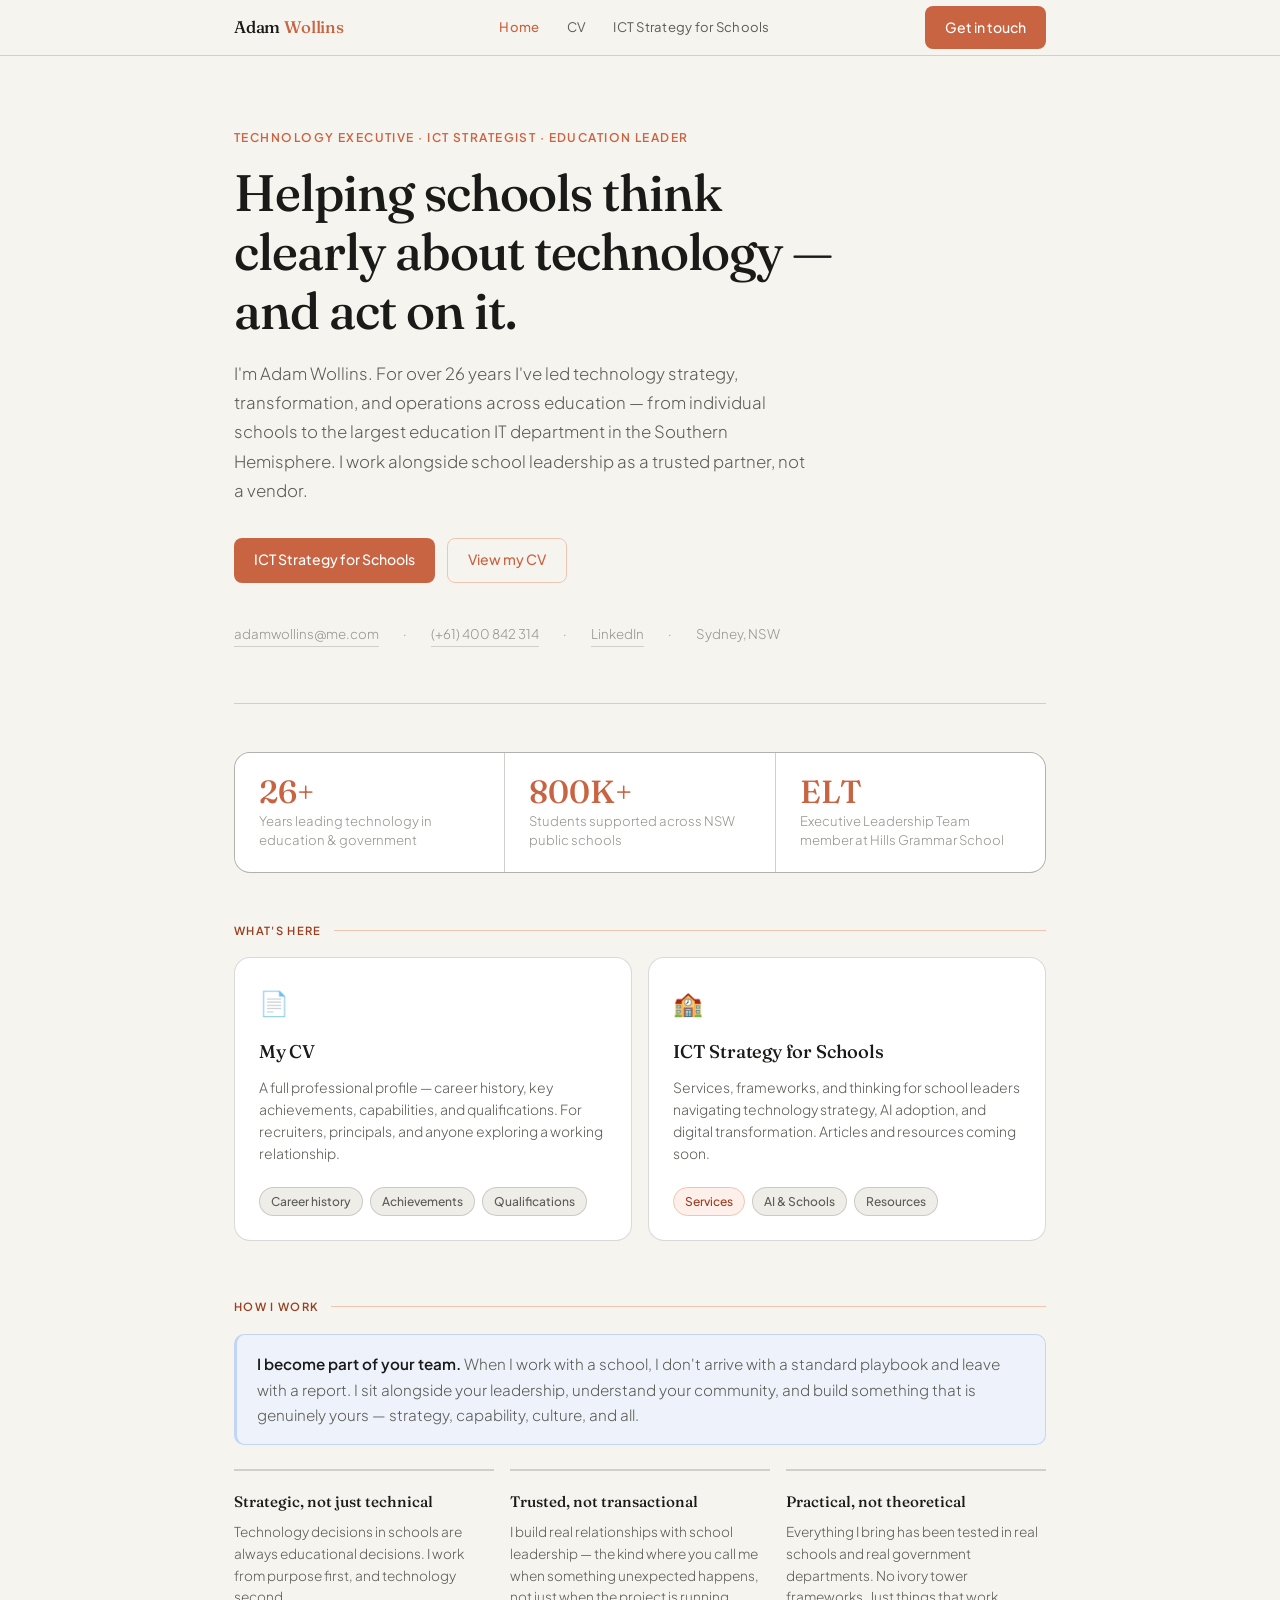
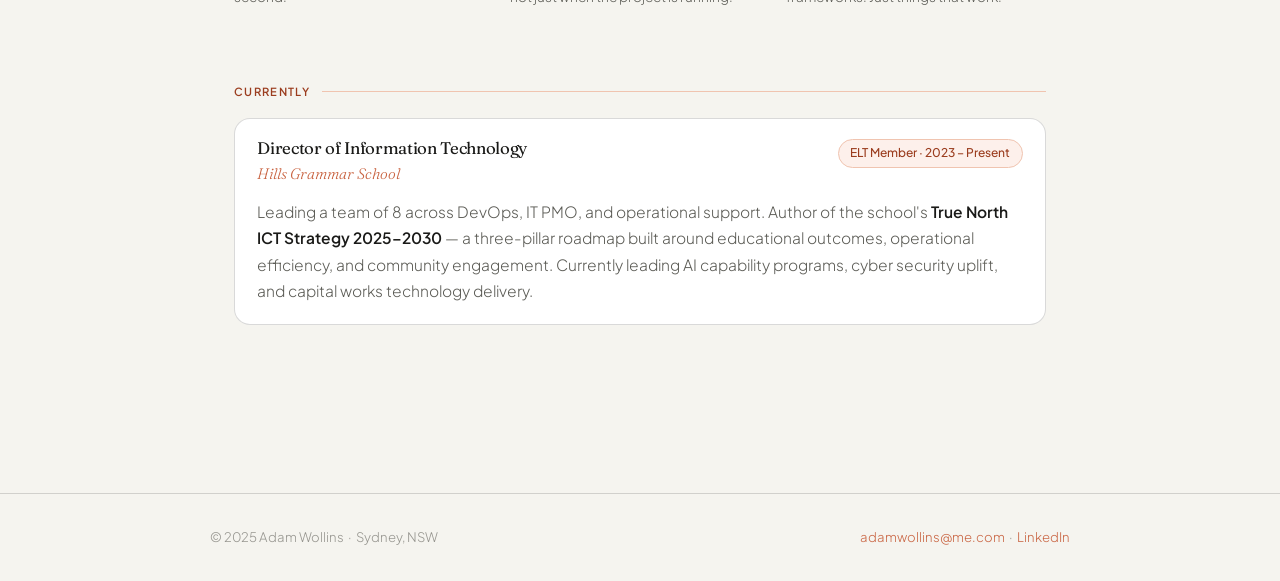
==== index.html @ f16abcce "Add files via upload" ====
<!DOCTYPE html>
<html lang="en">
<head>
<meta charset="UTF-8">
<meta name="viewport" content="width=device-width, initial-scale=1.0">
<meta name="description" content="Adam Wollins — Technology executive, ICT strategist, and trusted partner to schools and education organisations across Australia.">
<title>Adam Wollins</title>
<link rel="stylesheet" href="style.css">
<style>
/* ── HOME-SPECIFIC ── */
.hero {
  padding: 4.5rem 0 3.5rem;
  border-bottom: 1px solid var(--border2);
  margin-bottom: 3rem;
}

.hero-eyebrow {
  font-family: var(--font-body);
  font-size: 0.75rem;
  font-weight: 600;
  letter-spacing: 0.12em;
  text-transform: uppercase;
  color: var(--accent);
  margin-bottom: 1rem;
}

.hero h1 {
  margin-bottom: 1.1rem;
  max-width: 640px;
}

.hero-sub {
  font-size: 1.05rem;
  color: var(--text2);
  line-height: 1.75;
  max-width: 580px;
  margin-bottom: 2rem;
}

.hero-actions {
  display: flex;
  flex-wrap: wrap;
  gap: 0.75rem;
  margin-bottom: 2.5rem;
}

.hero-contact {
  display: flex;
  flex-wrap: wrap;
  gap: 0.5rem 1.5rem;
  font-size: 0.83rem;
  color: var(--text3);
}
.hero-contact a { color: var(--text3); text-decoration: none; border-bottom: 1px solid var(--border2); padding-bottom: 1px; transition: color 0.15s, border-color 0.15s; }
.hero-contact a:hover { color: var(--accent); border-color: var(--accent-bdr); }

/* About strip */
.about-strip {
  display: grid;
  grid-template-columns: 1fr 1fr 1fr;
  gap: 1px;
  background: var(--border2);
  border: 1px solid var(--border2);
  border-radius: var(--radius-lg);
  overflow: hidden;
  margin-bottom: 3rem;
}
.about-cell {
  background: var(--surface);
  padding: 1.4rem 1.5rem;
}
.about-cell .num {
  font-family: var(--font-display);
  font-size: 2rem;
  font-weight: 500;
  color: var(--accent);
  line-height: 1;
  margin-bottom: 0.3rem;
}
.about-cell .label {
  font-size: 0.82rem;
  color: var(--text3);
  line-height: 1.4;
}

/* Section nav cards */
.section-cards {
  display: grid;
  grid-template-columns: 1fr 1fr;
  gap: 1rem;
  margin-bottom: 3rem;
}

.section-card {
  background: var(--surface);
  border: 1px solid var(--border2);
  border-radius: var(--radius-lg);
  padding: 1.5rem;
  text-decoration: none;
  display: flex;
  flex-direction: column;
  gap: 0.6rem;
  transition: box-shadow 0.18s, transform 0.18s, border-color 0.18s;
  position: relative;
  overflow: hidden;
}
.section-card::after {
  content: '→';
  position: absolute;
  bottom: 1.5rem;
  right: 1.5rem;
  font-size: 1.1rem;
  color: var(--accent);
  opacity: 0;
  transform: translateX(-4px);
  transition: opacity 0.15s, transform 0.15s;
}
.section-card:hover {
  box-shadow: 0 4px 24px rgba(0,0,0,0.08);
  transform: translateY(-2px);
  border-color: var(--accent-bdr);
}
.section-card:hover::after { opacity: 1; transform: translateX(0); }

.section-card .card-icon {
  font-size: 1.5rem;
  margin-bottom: 0.2rem;
}
.section-card .card-title {
  font-family: var(--font-display);
  font-size: 1.15rem;
  font-weight: 500;
  color: var(--text);
  letter-spacing: -0.01em;
}
.section-card .card-desc {
  font-size: 0.87rem;
  color: var(--text2);
  line-height: 1.6;
  margin: 0;
}
.section-card .card-tags {
  display: flex;
  flex-wrap: wrap;
  gap: 0.4rem;
  margin-top: auto;
  padding-top: 0.75rem;
}

/* Approach section */
.approach-grid {
  display: grid;
  grid-template-columns: 1fr 1fr 1fr;
  gap: 1rem;
}
.approach-item {
  padding: 1.1rem 0;
  border-top: 2px solid var(--border2);
  transition: border-color 0.15s;
}
.approach-item:hover { border-color: var(--accent); }
.approach-item .ai-title {
  font-family: var(--font-display);
  font-size: 0.95rem;
  font-weight: 500;
  color: var(--text);
  margin-bottom: 0.4rem;
}
.approach-item p { font-size: 0.85rem; line-height: 1.6; }

@media (max-width: 640px) {
  .about-strip   { grid-template-columns: 1fr; }
  .section-cards { grid-template-columns: 1fr; }
  .approach-grid { grid-template-columns: 1fr; }
}
</style>
</head>
<body>

<!-- ── NAV ── -->
<nav class="site-nav">
  <div class="nav-inner">
    <a href="index.html" class="nav-logo">Adam <span>Wollins</span></a>
    <ul class="nav-links">
      <li><a href="index.html" class="active">Home</a></li>
      <li><a href="cv.html">CV</a></li>
      <li><a href="ict-strategy.html">ICT Strategy for Schools</a></li>
    </ul>
    <a href="mailto:adamwollins@me.com" class="btn nav-cta">Get in touch</a>
  </div>
</nav>

<!-- ── HERO ── -->
<div class="page">
  <header class="hero fade-up">
    <div class="hero-eyebrow">Technology Executive · ICT Strategist · Education Leader</div>
    <h1>Helping schools think clearly about technology — and act on it.</h1>
    <p class="hero-sub">I'm Adam Wollins. For over 26 years I've led technology strategy, transformation, and operations across education — from individual schools to the largest education IT department in the Southern Hemisphere. I work alongside school leadership as a trusted partner, not a vendor.</p>
    <div class="hero-actions">
      <a href="ict-strategy.html" class="btn btn-primary">ICT Strategy for Schools</a>
      <a href="cv.html" class="btn btn-secondary">View my CV</a>
    </div>
    <div class="hero-contact">
      <a href="mailto:adamwollins@me.com">adamwollins@me.com</a>
      <span>·</span>
      <a href="tel:+61400842314">(+61) 400 842 314</a>
      <span>·</span>
      <a href="https://www.linkedin.com/in/adamwollins" target="_blank" rel="noopener">LinkedIn</a>
      <span>·</span>
      <span>Sydney, NSW</span>
    </div>
  </header>

  <!-- ── STAT STRIP ── -->
  <div class="about-strip fade-up delay-1">
    <div class="about-cell">
      <div class="num">26+</div>
      <div class="label">Years leading technology in education &amp; government</div>
    </div>
    <div class="about-cell">
      <div class="num">800K+</div>
      <div class="label">Students supported across NSW public schools</div>
    </div>
    <div class="about-cell">
      <div class="num">ELT</div>
      <div class="label">Executive Leadership Team member at Hills Grammar School</div>
    </div>
  </div>

  <!-- ── WHAT'S ON THIS SITE ── -->
  <section class="fade-up delay-2">
    <div class="section-label">What's here</div>
    <div class="section-cards">

      <a href="cv.html" class="section-card">
        <div class="card-icon">📄</div>
        <div class="card-title">My CV</div>
        <p class="card-desc">A full professional profile — career history, key achievements, capabilities, and qualifications. For recruiters, principals, and anyone exploring a working relationship.</p>
        <div class="card-tags">
          <span class="tag">Career history</span>
          <span class="tag">Achievements</span>
          <span class="tag">Qualifications</span>
        </div>
      </a>

      <a href="ict-strategy.html" class="section-card">
        <div class="card-icon">🏫</div>
        <div class="card-title">ICT Strategy for Schools</div>
        <p class="card-desc">Services, frameworks, and thinking for school leaders navigating technology strategy, AI adoption, and digital transformation. Articles and resources coming soon.</p>
        <div class="card-tags">
          <span class="tag accent">Services</span>
          <span class="tag">AI &amp; Schools</span>
          <span class="tag">Resources</span>
        </div>
      </a>

    </div>
  </section>

  <!-- ── ABOUT ── -->
  <section class="fade-up delay-3">
    <div class="section-label">How I work</div>
    <div class="callout blue" style="margin-bottom: 1.5rem;">
      <strong>I become part of your team.</strong> When I work with a school, I don't arrive with a standard playbook and leave with a report. I sit alongside your leadership, understand your community, and build something that is genuinely yours — strategy, capability, culture, and all.
    </div>
    <div class="approach-grid">
      <div class="approach-item">
        <div class="ai-title">Strategic, not just technical</div>
        <p>Technology decisions in schools are always educational decisions. I work from purpose first, and technology second.</p>
      </div>
      <div class="approach-item">
        <div class="ai-title">Trusted, not transactional</div>
        <p>I build real relationships with school leadership — the kind where you call me when something unexpected happens, not just when the project is running.</p>
      </div>
      <div class="approach-item">
        <div class="ai-title">Practical, not theoretical</div>
        <p>Everything I bring has been tested in real schools and real government departments. No ivory tower frameworks. Just things that work.</p>
      </div>
    </div>
  </section>

  <!-- ── CURRENT ROLE ── -->
  <section class="fade-up delay-4">
    <div class="section-label">Currently</div>
    <div class="card">
      <div style="display: flex; justify-content: space-between; align-items: flex-start; flex-wrap: wrap; gap: 0.5rem; margin-bottom: 0.75rem;">
        <div>
          <h3 style="font-size: 1.05rem; margin-bottom: 0.15rem;">Director of Information Technology</h3>
          <div style="font-family: var(--font-display); font-style: italic; color: var(--accent); font-size: 0.95rem;">Hills Grammar School</div>
        </div>
        <span class="tag accent">ELT Member · 2023 – Present</span>
      </div>
      <p>Leading a team of 8 across DevOps, IT PMO, and operational support. Author of the school's <strong>True North ICT Strategy 2025–2030</strong> — a three-pillar roadmap built around educational outcomes, operational efficiency, and community engagement. Currently leading AI capability programs, cyber security uplift, and capital works technology delivery.</p>
    </div>
  </section>

</div><!-- /page -->

<!-- ── FOOTER ── -->
<footer class="site-footer">
  <div class="footer-inner">
    <span>© 2025 Adam Wollins &nbsp;·&nbsp; Sydney, NSW</span>
    <span>
      <a href="mailto:adamwollins@me.com">adamwollins@me.com</a>
      &nbsp;·&nbsp;
      <a href="https://www.linkedin.com/in/adamwollins" target="_blank" rel="noopener">LinkedIn</a>
    </span>
  </div>
</footer>

</body>
</html>
---- style.css ----
/* ═══════════════════════════════════════════════════════════
   adamwollins.com.au — shared stylesheet
   Palette: Claude cream · Terracotta accent · Fraunces + Plus Jakarta Sans
   ═══════════════════════════════════════════════════════════ */

@import url('https://fonts.googleapis.com/css2?family=Fraunces:ital,opsz,wght@0,9..144,300;0,9..144,400;0,9..144,500;0,9..144,600;1,9..144,300;1,9..144,400&family=Plus+Jakarta+Sans:ital,wght@0,300;0,400;0,500;0,600;1,300;1,400&display=swap');

/* ── TOKENS ── */
:root {
  --bg:          #f5f4ef;
  --bg2:         #eeede8;
  --bg3:         #e7e6e0;
  --surface:     #ffffff;
  --text:        #1a1a18;
  --text2:       #5c5c56;
  --text3:       #96958f;
  --border:      rgba(0,0,0,0.09);
  --border2:     rgba(0,0,0,0.15);
  --accent:      #c96442;
  --accent-dark: #9b3d1f;
  --accent-bg:   #fdf0eb;
  --accent-bdr:  #f0c4b0;
  --blue-bg:     #edf2fb;
  --blue-text:   #2c5fa8;
  --blue-bdr:    #c3d5f5;
  --green-bg:    #edf5ec;
  --green-text:  #2a6b28;
  --green-bdr:   #b6ddb4;

  --font-display: 'Fraunces', Georgia, serif;
  --font-body:    'Plus Jakarta Sans', system-ui, sans-serif;

  --radius:      10px;
  --radius-lg:   16px;
  --max-w:       860px;
  --nav-h:       56px;
}

/* ── RESET ── */
*, *::before, *::after { box-sizing: border-box; margin: 0; padding: 0; }
html { scroll-behavior: smooth; scroll-padding-top: calc(var(--nav-h) + 1rem); }
img  { display: block; max-width: 100%; }
a    { color: inherit; }

/* ── BASE ── */
body {
  font-family: var(--font-body);
  background: var(--bg);
  color: var(--text);
  font-size: 16px;
  line-height: 1.7;
  font-weight: 300;
  -webkit-font-smoothing: antialiased;
}

/* ── SITE NAV ── */
.site-nav {
  position: sticky;
  top: 0;
  z-index: 100;
  height: var(--nav-h);
  background: rgba(245,244,239,0.94);
  backdrop-filter: blur(12px);
  -webkit-backdrop-filter: blur(12px);
  border-bottom: 1px solid var(--border2);
  display: flex;
  align-items: center;
}

.nav-inner {
  max-width: var(--max-w);
  margin: 0 auto;
  padding: 0 1.5rem;
  width: 100%;
  display: flex;
  align-items: center;
  justify-content: space-between;
  gap: 1rem;
}

.nav-logo {
  font-family: var(--font-display);
  font-size: 1.05rem;
  font-weight: 500;
  color: var(--text);
  text-decoration: none;
  letter-spacing: -0.01em;
  flex-shrink: 0;
  transition: color 0.15s;
}
.nav-logo:hover { color: var(--accent); }
.nav-logo span  { color: var(--accent); }

.nav-links {
  display: flex;
  align-items: center;
  gap: 0;
  list-style: none;
  overflow-x: auto;
  scrollbar-width: none;
}
.nav-links::-webkit-scrollbar { display: none; }

.nav-links a {
  display: block;
  padding: 0.4rem 0.85rem;
  font-size: 0.82rem;
  font-weight: 400;
  letter-spacing: 0.02em;
  color: var(--text2);
  text-decoration: none;
  border-radius: 6px;
  white-space: nowrap;
  transition: color 0.15s, background 0.15s;
}
.nav-links a:hover       { color: var(--accent); background: var(--accent-bg); }
.nav-links a.active      { color: var(--accent); font-weight: 500; }

.nav-cta {
  flex-shrink: 0;
  padding: 0.4rem 1rem;
  background: var(--accent);
  color: #fff !important;
  border-radius: 6px;
  font-size: 0.82rem;
  font-weight: 500;
  text-decoration: none;
  transition: background 0.15s, transform 0.1s;
}
.nav-cta:hover { background: var(--accent-dark); transform: translateY(-1px); }

/* ── PAGE WRAPPER ── */
.page {
  max-width: var(--max-w);
  margin: 0 auto;
  padding: 0 1.5rem 5rem;
}

/* ── SECTION LABEL ── */
.section-label {
  font-family: var(--font-body);
  font-size: 0.7rem;
  font-weight: 600;
  letter-spacing: 0.12em;
  text-transform: uppercase;
  color: var(--accent-dark);
  margin-bottom: 1.1rem;
  display: flex;
  align-items: center;
  gap: 0.75rem;
}
.section-label::after {
  content: '';
  flex: 1;
  height: 1px;
  background: var(--accent-bdr);
}

/* ── SECTION SPACING ── */
section { margin-bottom: 3.5rem; }

/* ── DISPLAY HEADINGS ── */
h1, h2, h3 { font-family: var(--font-display); font-weight: 500; line-height: 1.15; letter-spacing: -0.02em; color: var(--text); }
h1 { font-size: clamp(2rem, 5vw, 3.2rem); }
h2 { font-size: 1.45rem; }
h3 { font-size: 1.1rem; font-weight: 400; }

/* ── BODY TEXT ── */
p { color: var(--text2); font-size: 0.97rem; margin-bottom: 0.9rem; }
p:last-child { margin-bottom: 0; }
strong { color: var(--text); font-weight: 600; }
em     { font-style: italic; }

/* ── HORIZONTAL RULE ── */
hr { border: none; border-top: 1px solid var(--border2); margin: 2rem 0; }

/* ── CALLOUT ── */
.callout {
  border-radius: var(--radius);
  border: 1px solid var(--border2);
  border-left: 3px solid var(--text3);
  padding: 1rem 1.25rem;
  background: var(--bg2);
  font-size: 0.95rem;
  color: var(--text2);
  line-height: 1.7;
}
.callout.blue   { background: var(--blue-bg);   border-left-color: var(--blue-text);  border-color: var(--blue-bdr); }
.callout.accent { background: var(--accent-bg); border-left-color: var(--accent);     border-color: var(--accent-bdr); }
.callout.green  { background: var(--green-bg);  border-left-color: var(--green-text); border-color: var(--green-bdr); }

/* ── CARD ── */
.card {
  background: var(--surface);
  border: 1px solid var(--border2);
  border-radius: var(--radius-lg);
  padding: 1.25rem 1.4rem;
  transition: box-shadow 0.18s, transform 0.18s;
}
.card:hover { box-shadow: 0 4px 20px rgba(0,0,0,0.07); transform: translateY(-2px); }

/* ── BUTTON ── */
.btn {
  display: inline-flex;
  align-items: center;
  gap: 0.5rem;
  padding: 0.6rem 1.25rem;
  border-radius: 8px;
  font-family: var(--font-body);
  font-size: 0.88rem;
  font-weight: 500;
  text-decoration: none;
  cursor: pointer;
  border: none;
  transition: all 0.15s;
}
.btn-primary   { background: var(--accent); color: #fff; }
.btn-primary:hover { background: var(--accent-dark); transform: translateY(-1px); }
.btn-secondary { background: transparent; color: var(--accent); border: 1px solid var(--accent-bdr); }
.btn-secondary:hover { background: var(--accent-bg); }

/* ── TAGS / PILLS ── */
.tag {
  display: inline-block;
  padding: 0.2rem 0.7rem;
  border-radius: 99px;
  font-size: 0.75rem;
  font-weight: 500;
  background: var(--bg2);
  color: var(--text2);
  border: 1px solid var(--border2);
}
.tag.accent { background: var(--accent-bg); color: var(--accent-dark); border-color: var(--accent-bdr); }

/* ── BULLET LIST ── */
.bullet-list { list-style: none; padding: 0; display: flex; flex-direction: column; gap: 0.35rem; }
.bullet-list li {
  font-size: 0.9rem;
  color: var(--text2);
  padding-left: 1.1rem;
  position: relative;
  line-height: 1.65;
}
.bullet-list li::before { content: '–'; position: absolute; left: 0; color: var(--accent); }
.bullet-list li strong  { color: var(--text); }

/* ── FOOTER ── */
.site-footer {
  border-top: 1px solid var(--border2);
  padding: 2rem 1.5rem;
  margin-top: 2rem;
}
.footer-inner {
  max-width: var(--max-w);
  margin: 0 auto;
  display: flex;
  flex-wrap: wrap;
  align-items: center;
  justify-content: space-between;
  gap: 1rem;
  font-size: 0.82rem;
  color: var(--text3);
}
.footer-inner a { color: var(--accent); text-decoration: none; }
.footer-inner a:hover { text-decoration: underline; }

/* ── ANIMATIONS ── */
@keyframes fadeUp {
  from { opacity: 0; transform: translateY(12px); }
  to   { opacity: 1; transform: translateY(0); }
}
.fade-up { animation: fadeUp 0.55s ease both; }
.delay-1 { animation-delay: 0.08s; }
.delay-2 { animation-delay: 0.16s; }
.delay-3 { animation-delay: 0.24s; }
.delay-4 { animation-delay: 0.32s; }

/* ── RESPONSIVE ── */
@media (max-width: 640px) {
  .nav-links { display: none; }
  .page { padding: 0 1rem 4rem; }
}

/* ── PRINT ── */
@media print {
  .site-nav, .site-footer { display: none; }
  body { background: white; font-size: 11pt; }
  .page { padding: 0; max-width: 100%; }
  .card { box-shadow: none; border: 1px solid #ddd; }
  details { open: true; }
  details summary::after { display: none; }
}
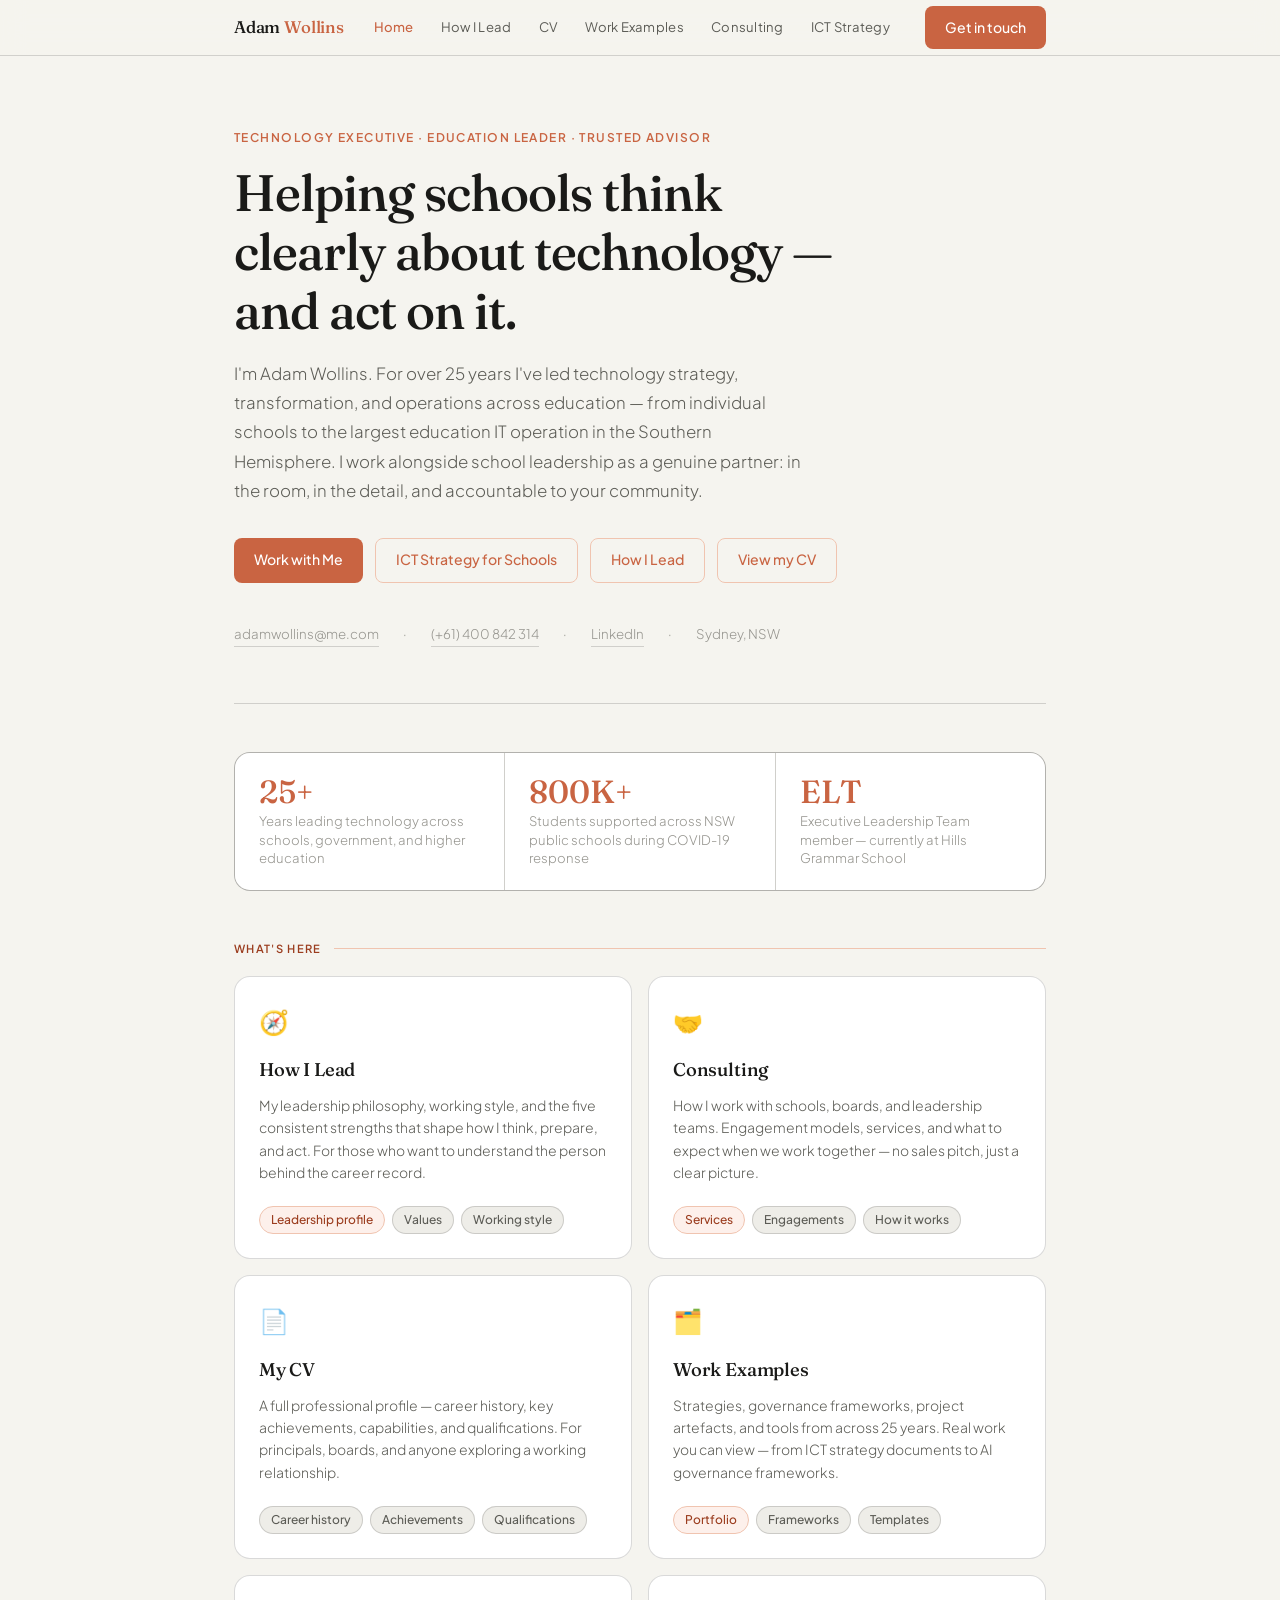
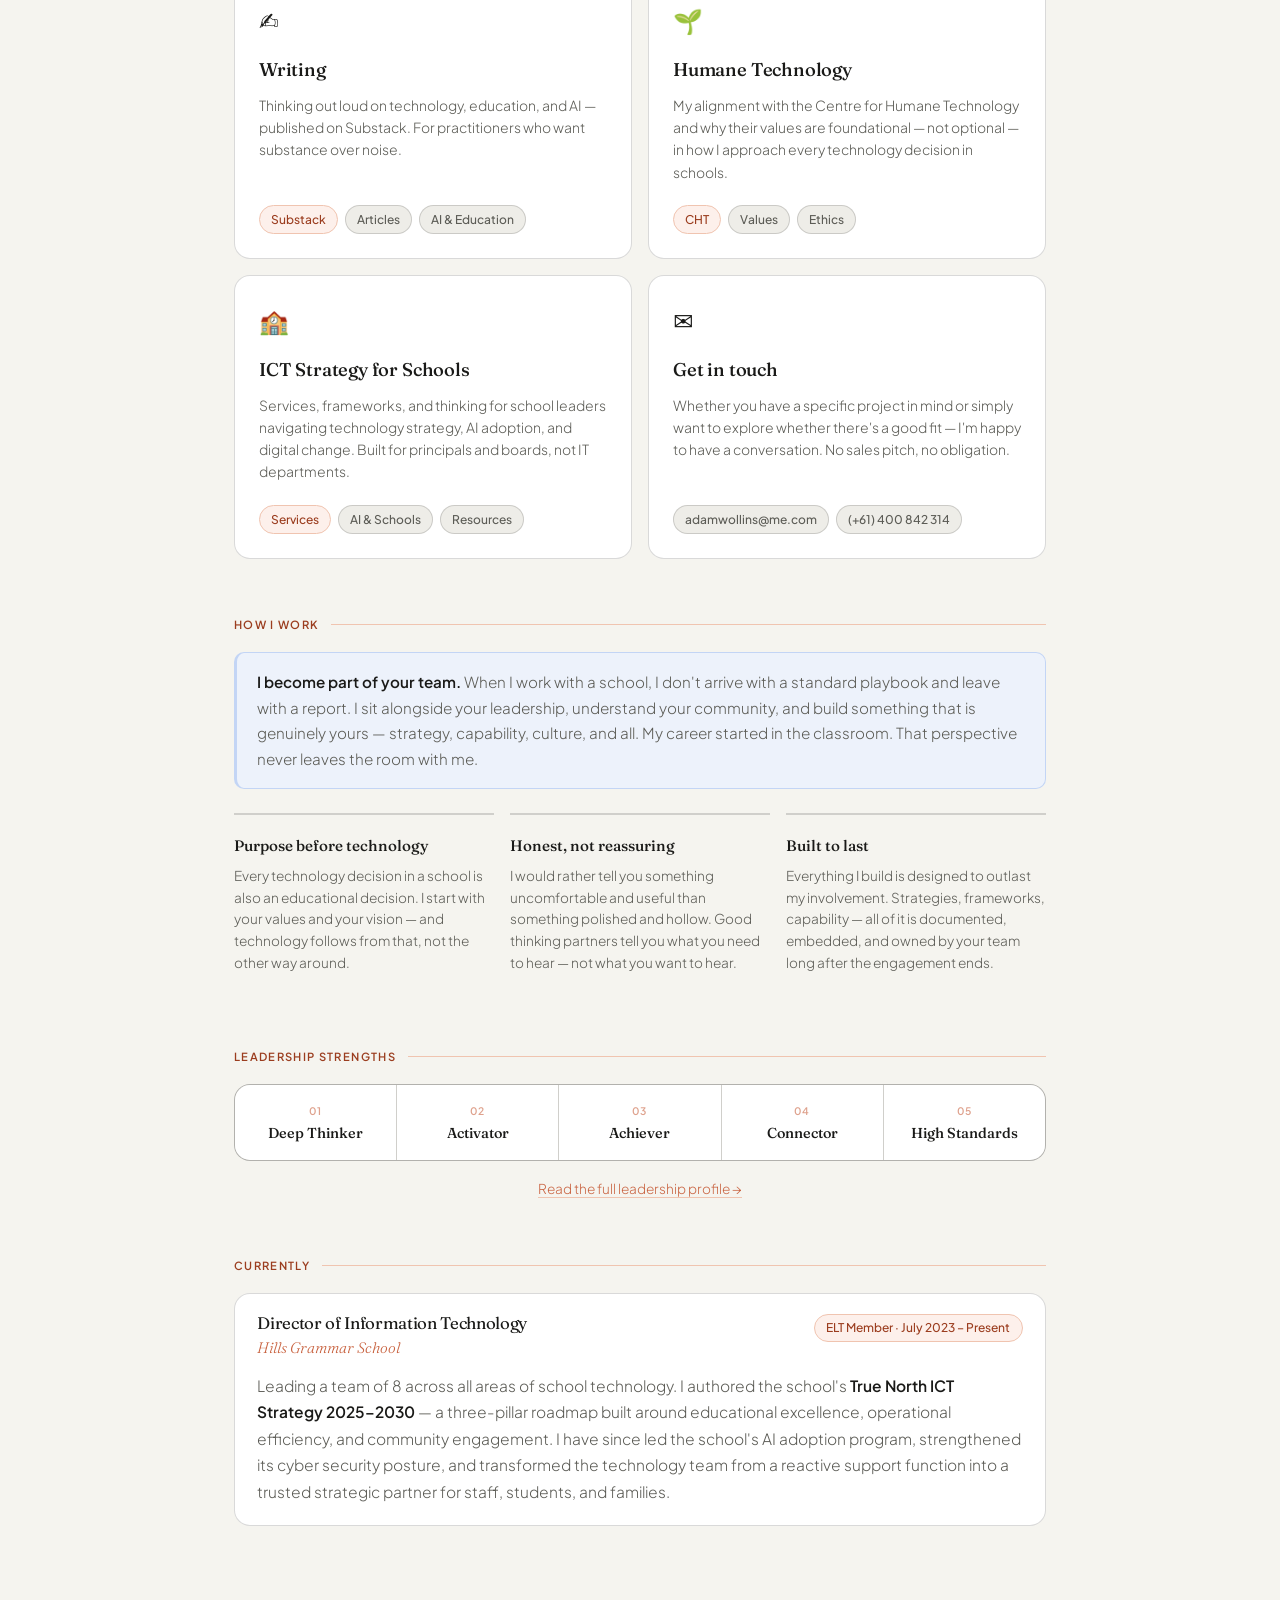
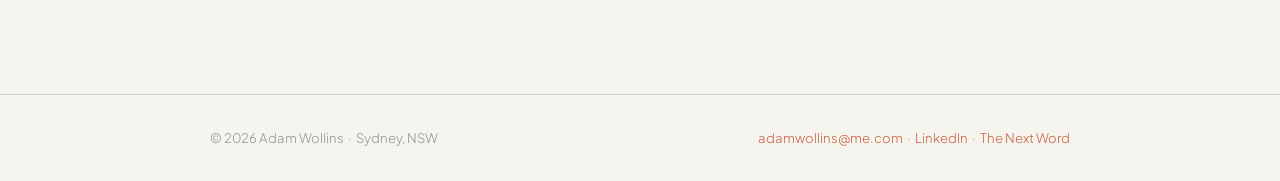
==== commit fdbe2f4d: "Updated my website Website updated." ====
--- a/index.html
+++ b/index.html
@@ -13,7 +13,6 @@
   border-bottom: 1px solid var(--border2);
   margin-bottom: 3rem;
 }
-
 .hero-eyebrow {
   font-family: var(--font-body);
   font-size: 0.75rem;
@@ -23,12 +22,7 @@
   color: var(--accent);
   margin-bottom: 1rem;
 }
-
-.hero h1 {
-  margin-bottom: 1.1rem;
-  max-width: 640px;
-}
-
+.hero h1 { margin-bottom: 1.1rem; max-width: 640px; }
 .hero-sub {
   font-size: 1.05rem;
   color: var(--text2);
@@ -36,14 +30,12 @@
   max-width: 580px;
   margin-bottom: 2rem;
 }
-
 .hero-actions {
   display: flex;
   flex-wrap: wrap;
   gap: 0.75rem;
   margin-bottom: 2.5rem;
 }
-
 .hero-contact {
   display: flex;
   flex-wrap: wrap;
@@ -90,7 +82,6 @@
   gap: 1rem;
   margin-bottom: 3rem;
 }
-
 .section-card {
   background: var(--surface);
   border: 1px solid var(--border2);
@@ -121,11 +112,7 @@
   border-color: var(--accent-bdr);
 }
 .section-card:hover::after { opacity: 1; transform: translateX(0); }
-
-.section-card .card-icon {
-  font-size: 1.5rem;
-  margin-bottom: 0.2rem;
-}
+.section-card .card-icon { font-size: 1.5rem; margin-bottom: 0.2rem; }
 .section-card .card-title {
   font-family: var(--font-display);
   font-size: 1.15rem;
@@ -168,10 +155,46 @@
 }
 .approach-item p { font-size: 0.85rem; line-height: 1.6; }
 
+/* Strengths preview strip */
+.strengths-strip {
+  display: grid;
+  grid-template-columns: repeat(5, 1fr);
+  gap: 1px;
+  background: var(--border2);
+  border: 1px solid var(--border2);
+  border-radius: var(--radius-lg);
+  overflow: hidden;
+  margin-bottom: 1rem;
+}
+.strength-cell {
+  background: var(--surface);
+  padding: 1.1rem 1rem;
+  text-align: center;
+  transition: background 0.15s;
+}
+.strength-cell:hover { background: var(--accent-bg); }
+.strength-cell .sc-num {
+  font-size: 0.65rem;
+  font-weight: 600;
+  letter-spacing: 0.1em;
+  text-transform: uppercase;
+  color: var(--accent);
+  opacity: 0.6;
+  margin-bottom: 0.3rem;
+}
+.strength-cell .sc-name {
+  font-family: var(--font-display);
+  font-size: 0.9rem;
+  font-weight: 500;
+  color: var(--text);
+  line-height: 1.2;
+}
+
 @media (max-width: 640px) {
-  .about-strip   { grid-template-columns: 1fr; }
-  .section-cards { grid-template-columns: 1fr; }
-  .approach-grid { grid-template-columns: 1fr; }
+  .about-strip     { grid-template-columns: 1fr; }
+  .section-cards   { grid-template-columns: 1fr; }
+  .approach-grid   { grid-template-columns: 1fr; }
+  .strengths-strip { grid-template-columns: 1fr 1fr; }
 }
 </style>
 </head>
@@ -183,21 +206,29 @@
     <a href="index.html" class="nav-logo">Adam <span>Wollins</span></a>
     <ul class="nav-links">
       <li><a href="index.html" class="active">Home</a></li>
+      <li><a href="about.html">How I Lead</a></li>
       <li><a href="cv.html">CV</a></li>
-      <li><a href="ict-strategy.html">ICT Strategy for Schools</a></li>
+      <li><a href="work.html">Work Examples</a></li>
+      <li><a href="consulting.html">Consulting</a></li>
+      <li><a href="ict-strategy.html">ICT Strategy</a></li>
+      <li><a href="substack.html">Writing</a></li>
+      <li><a href="cht.html">CHT</a></li>
+      <li><a href="testimonials.html">Testimonials</a></li>
     </ul>
-    <a href="mailto:adamwollins@me.com" class="btn nav-cta">Get in touch</a>
+    <a href="contact.html" class="btn nav-cta">Get in touch</a>
   </div>
 </nav>
 
 <!-- ── HERO ── -->
 <div class="page">
   <header class="hero fade-up">
-    <div class="hero-eyebrow">Technology Executive · ICT Strategist · Education Leader</div>
+    <div class="hero-eyebrow">Technology Executive · Education Leader · Trusted Advisor</div>
     <h1>Helping schools think clearly about technology — and act on it.</h1>
-    <p class="hero-sub">I'm Adam Wollins. For over 26 years I've led technology strategy, transformation, and operations across education — from individual schools to the largest education IT department in the Southern Hemisphere. I work alongside school leadership as a trusted partner, not a vendor.</p>
+    <p class="hero-sub">I'm Adam Wollins. For over 25 years I've led technology strategy, transformation, and operations across education — from individual schools to the largest education IT operation in the Southern Hemisphere. I work alongside school leadership as a genuine partner: in the room, in the detail, and accountable to your community.</p>
     <div class="hero-actions">
-      <a href="ict-strategy.html" class="btn btn-primary">ICT Strategy for Schools</a>
+      <a href="consulting.html" class="btn btn-primary">Work with Me</a>
+      <a href="ict-strategy.html" class="btn btn-secondary">ICT Strategy for Schools</a>
+      <a href="about.html" class="btn btn-secondary">How I Lead</a>
       <a href="cv.html" class="btn btn-secondary">View my CV</a>
     </div>
     <div class="hero-contact">
@@ -214,16 +245,16 @@
   <!-- ── STAT STRIP ── -->
   <div class="about-strip fade-up delay-1">
     <div class="about-cell">
-      <div class="num">26+</div>
-      <div class="label">Years leading technology in education &amp; government</div>
+      <div class="num">25+</div>
+      <div class="label">Years leading technology across schools, government, and higher education</div>
     </div>
     <div class="about-cell">
       <div class="num">800K+</div>
-      <div class="label">Students supported across NSW public schools</div>
+      <div class="label">Students supported across NSW public schools during COVID-19 response</div>
     </div>
     <div class="about-cell">
       <div class="num">ELT</div>
-      <div class="label">Executive Leadership Team member at Hills Grammar School</div>
+      <div class="label">Executive Leadership Team member — currently at Hills Grammar School</div>
     </div>
   </div>
 
@@ -232,10 +263,32 @@
     <div class="section-label">What's here</div>
     <div class="section-cards">
 
+      <a href="about.html" class="section-card">
+        <div class="card-icon">🧭</div>
+        <div class="card-title">How I Lead</div>
+        <p class="card-desc">My leadership philosophy, working style, and the five consistent strengths that shape how I think, prepare, and act. For those who want to understand the person behind the career record.</p>
+        <div class="card-tags">
+          <span class="tag accent">Leadership profile</span>
+          <span class="tag">Values</span>
+          <span class="tag">Working style</span>
+        </div>
+      </a>
+
+      <a href="consulting.html" class="section-card">
+        <div class="card-icon">🤝</div>
+        <div class="card-title">Consulting</div>
+        <p class="card-desc">How I work with schools, boards, and leadership teams. Engagement models, services, and what to expect when we work together — no sales pitch, just a clear picture.</p>
+        <div class="card-tags">
+          <span class="tag accent">Services</span>
+          <span class="tag">Engagements</span>
+          <span class="tag">How it works</span>
+        </div>
+      </a>
+
       <a href="cv.html" class="section-card">
         <div class="card-icon">📄</div>
         <div class="card-title">My CV</div>
-        <p class="card-desc">A full professional profile — career history, key achievements, capabilities, and qualifications. For recruiters, principals, and anyone exploring a working relationship.</p>
+        <p class="card-desc">A full professional profile — career history, key achievements, capabilities, and qualifications. For principals, boards, and anyone exploring a working relationship.</p>
         <div class="card-tags">
           <span class="tag">Career history</span>
           <span class="tag">Achievements</span>
@@ -243,10 +296,43 @@
         </div>
       </a>
 
+      <a href="work.html" class="section-card">
+        <div class="card-icon">🗂️</div>
+        <div class="card-title">Work Examples</div>
+        <p class="card-desc">Strategies, governance frameworks, project artefacts, and tools from across 25 years. Real work you can view — from ICT strategy documents to AI governance frameworks.</p>
+        <div class="card-tags">
+          <span class="tag accent">Portfolio</span>
+          <span class="tag">Frameworks</span>
+          <span class="tag">Templates</span>
+        </div>
+      </a>
+
+      <a href="substack.html" class="section-card">
+        <div class="card-icon">✍️</div>
+        <div class="card-title">Writing</div>
+        <p class="card-desc">Thinking out loud on technology, education, and AI — published on Substack. For practitioners who want substance over noise.</p>
+        <div class="card-tags">
+          <span class="tag accent">Substack</span>
+          <span class="tag">Articles</span>
+          <span class="tag">AI & Education</span>
+        </div>
+      </a>
+
+      <a href="cht.html" class="section-card">
+        <div class="card-icon">🌱</div>
+        <div class="card-title">Humane Technology</div>
+        <p class="card-desc">My alignment with the Centre for Humane Technology and why their values are foundational — not optional — in how I approach every technology decision in schools.</p>
+        <div class="card-tags">
+          <span class="tag accent">CHT</span>
+          <span class="tag">Values</span>
+          <span class="tag">Ethics</span>
+        </div>
+      </a>
+
       <a href="ict-strategy.html" class="section-card">
         <div class="card-icon">🏫</div>
         <div class="card-title">ICT Strategy for Schools</div>
-        <p class="card-desc">Services, frameworks, and thinking for school leaders navigating technology strategy, AI adoption, and digital transformation. Articles and resources coming soon.</p>
+        <p class="card-desc">Services, frameworks, and thinking for school leaders navigating technology strategy, AI adoption, and digital change. Built for principals and boards, not IT departments.</p>
         <div class="card-tags">
           <span class="tag accent">Services</span>
           <span class="tag">AI &amp; Schools</span>
@@ -254,33 +340,73 @@
         </div>
       </a>
 
+      <a href="contact.html" class="section-card">
+        <div class="card-icon">✉️</div>
+        <div class="card-title">Get in touch</div>
+        <p class="card-desc">Whether you have a specific project in mind or simply want to explore whether there's a good fit — I'm happy to have a conversation. No sales pitch, no obligation.</p>
+        <div class="card-tags">
+          <span class="tag">adamwollins@me.com</span>
+          <span class="tag">(+61) 400 842 314</span>
+        </div>
+      </a>
+
     </div>
   </section>
 
-  <!-- ── ABOUT ── -->
+  <!-- ── HOW I WORK ── -->
   <section class="fade-up delay-3">
     <div class="section-label">How I work</div>
     <div class="callout blue" style="margin-bottom: 1.5rem;">
-      <strong>I become part of your team.</strong> When I work with a school, I don't arrive with a standard playbook and leave with a report. I sit alongside your leadership, understand your community, and build something that is genuinely yours — strategy, capability, culture, and all.
+      <strong>I become part of your team.</strong> When I work with a school, I don't arrive with a standard playbook and leave with a report. I sit alongside your leadership, understand your community, and build something that is genuinely yours — strategy, capability, culture, and all. My career started in the classroom. That perspective never leaves the room with me.
     </div>
     <div class="approach-grid">
       <div class="approach-item">
-        <div class="ai-title">Strategic, not just technical</div>
-        <p>Technology decisions in schools are always educational decisions. I work from purpose first, and technology second.</p>
+        <div class="ai-title">Purpose before technology</div>
+        <p>Every technology decision in a school is also an educational decision. I start with your values and your vision — and technology follows from that, not the other way around.</p>
       </div>
       <div class="approach-item">
-        <div class="ai-title">Trusted, not transactional</div>
-        <p>I build real relationships with school leadership — the kind where you call me when something unexpected happens, not just when the project is running.</p>
+        <div class="ai-title">Honest, not reassuring</div>
+        <p>I would rather tell you something uncomfortable and useful than something polished and hollow. Good thinking partners tell you what you need to hear — not what you want to hear.</p>
       </div>
       <div class="approach-item">
-        <div class="ai-title">Practical, not theoretical</div>
-        <p>Everything I bring has been tested in real schools and real government departments. No ivory tower frameworks. Just things that work.</p>
+        <div class="ai-title">Built to last</div>
+        <p>Everything I build is designed to outlast my involvement. Strategies, frameworks, capability — all of it is documented, embedded, and owned by your team long after the engagement ends.</p>
       </div>
     </div>
   </section>
 
+  <!-- ── STRENGTHS PREVIEW ── -->
+  <section class="fade-up delay-4">
+    <div class="section-label">Leadership strengths</div>
+    <div class="strengths-strip">
+      <div class="strength-cell">
+        <div class="sc-num">01</div>
+        <div class="sc-name">Deep Thinker</div>
+      </div>
+      <div class="strength-cell">
+        <div class="sc-num">02</div>
+        <div class="sc-name">Activator</div>
+      </div>
+      <div class="strength-cell">
+        <div class="sc-num">03</div>
+        <div class="sc-name">Achiever</div>
+      </div>
+      <div class="strength-cell">
+        <div class="sc-num">04</div>
+        <div class="sc-name">Connector</div>
+      </div>
+      <div class="strength-cell">
+        <div class="sc-num">05</div>
+        <div class="sc-name">High Standards</div>
+      </div>
+    </div>
+    <p style="font-size: 0.85rem; color: var(--text3); text-align: center;">
+      <a href="about.html" style="color: var(--accent); text-decoration: none; border-bottom: 1px solid var(--accent-bdr);">Read the full leadership profile →</a>
+    </p>
+  </section>
+
   <!-- ── CURRENT ROLE ── -->
-  <section class="fade-up delay-4">
+  <section class="fade-up">
     <div class="section-label">Currently</div>
     <div class="card">
       <div style="display: flex; justify-content: space-between; align-items: flex-start; flex-wrap: wrap; gap: 0.5rem; margin-bottom: 0.75rem;">
@@ -288,9 +414,9 @@
           <h3 style="font-size: 1.05rem; margin-bottom: 0.15rem;">Director of Information Technology</h3>
           <div style="font-family: var(--font-display); font-style: italic; color: var(--accent); font-size: 0.95rem;">Hills Grammar School</div>
         </div>
-        <span class="tag accent">ELT Member · 2023 – Present</span>
-      </div>
-      <p>Leading a team of 8 across DevOps, IT PMO, and operational support. Author of the school's <strong>True North ICT Strategy 2025–2030</strong> — a three-pillar roadmap built around educational outcomes, operational efficiency, and community engagement. Currently leading AI capability programs, cyber security uplift, and capital works technology delivery.</p>
+        <span class="tag accent">ELT Member · July 2023 – Present</span>
+      </div>
+      <p>Leading a team of 8 across all areas of school technology. I authored the school's <strong>True North ICT Strategy 2025–2030</strong> — a three-pillar roadmap built around educational excellence, operational efficiency, and community engagement. I have since led the school's AI adoption program, strengthened its cyber security posture, and transformed the technology team from a reactive support function into a trusted strategic partner for staff, students, and families.</p>
     </div>
   </section>
 
@@ -299,11 +425,13 @@
 <!-- ── FOOTER ── -->
 <footer class="site-footer">
   <div class="footer-inner">
-    <span>© 2025 Adam Wollins &nbsp;·&nbsp; Sydney, NSW</span>
+    <span>© 2026 Adam Wollins &nbsp;·&nbsp; Sydney, NSW</span>
     <span>
       <a href="mailto:adamwollins@me.com">adamwollins@me.com</a>
       &nbsp;·&nbsp;
       <a href="https://www.linkedin.com/in/adamwollins" target="_blank" rel="noopener">LinkedIn</a>
+      &nbsp;·&nbsp;
+      <a href="https://thenextword.com.au" target="_blank" rel="noopener">The Next Word</a>
     </span>
   </div>
 </footer>
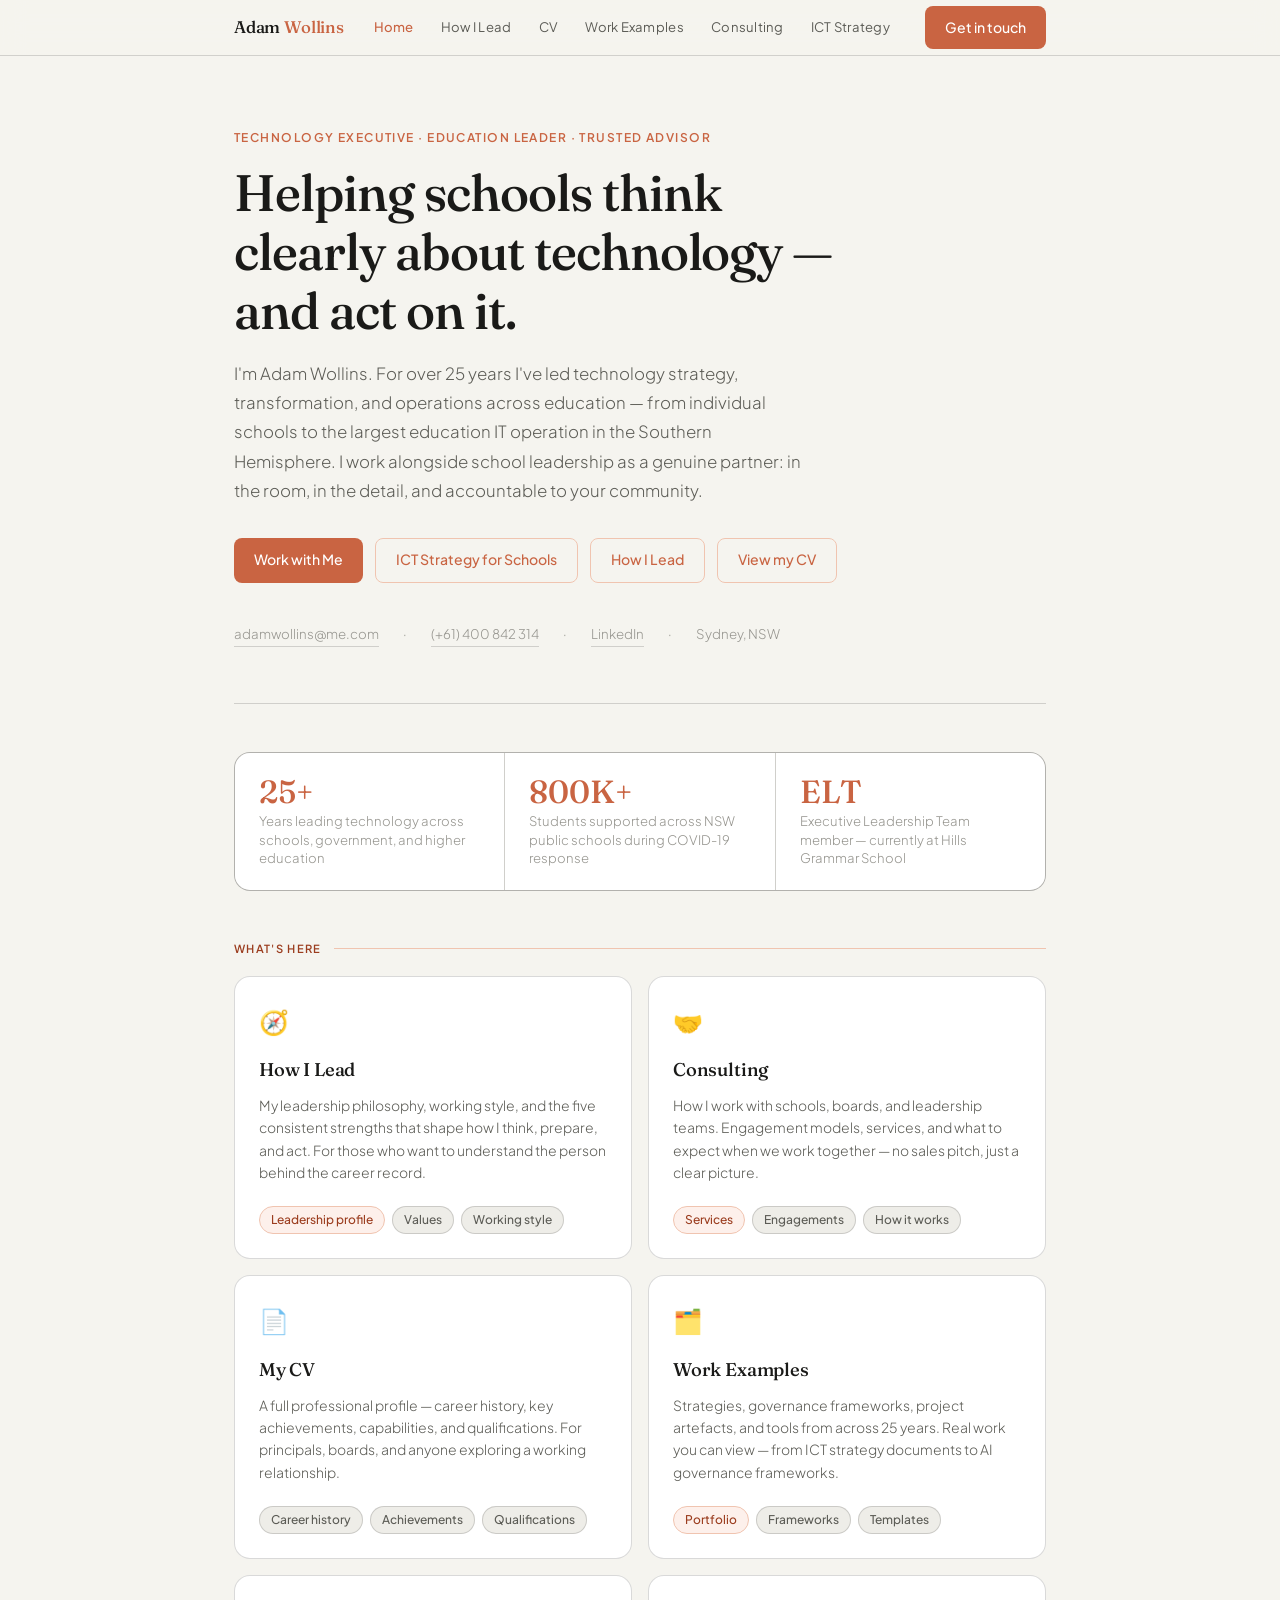
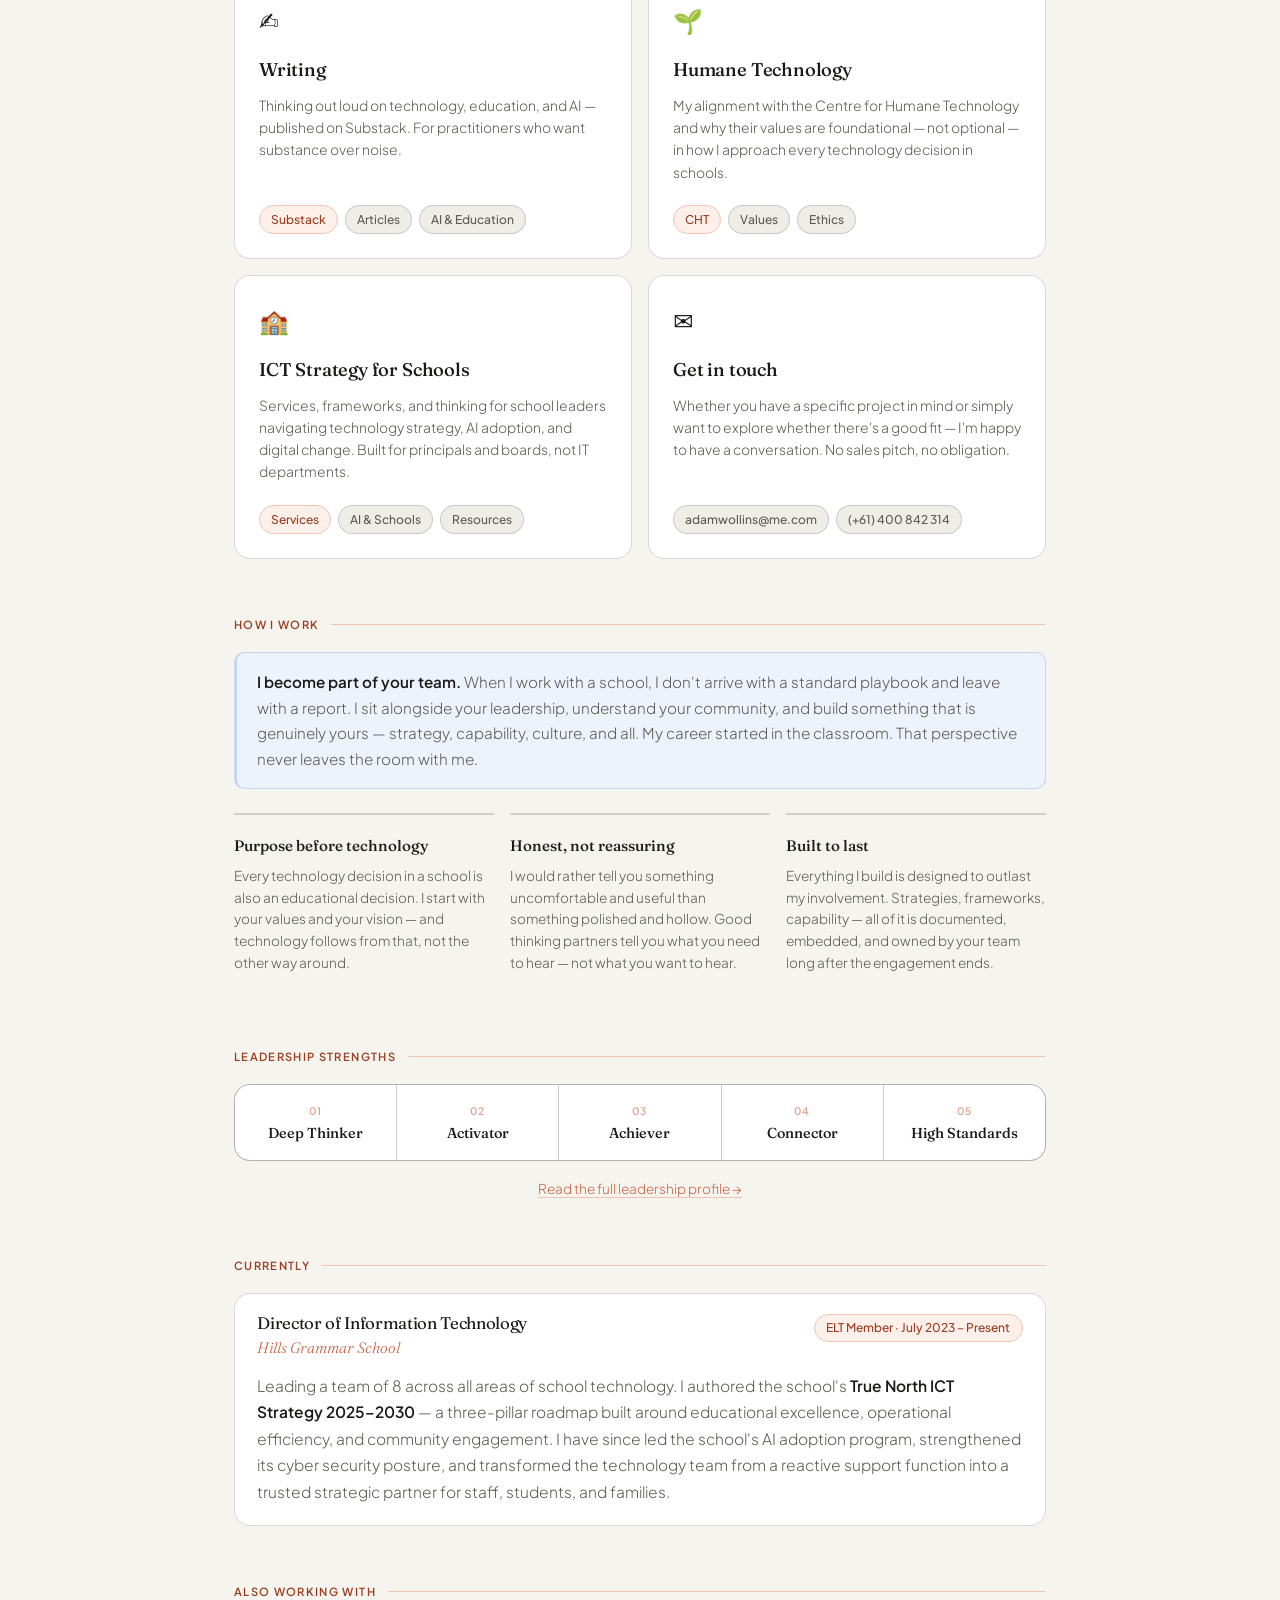
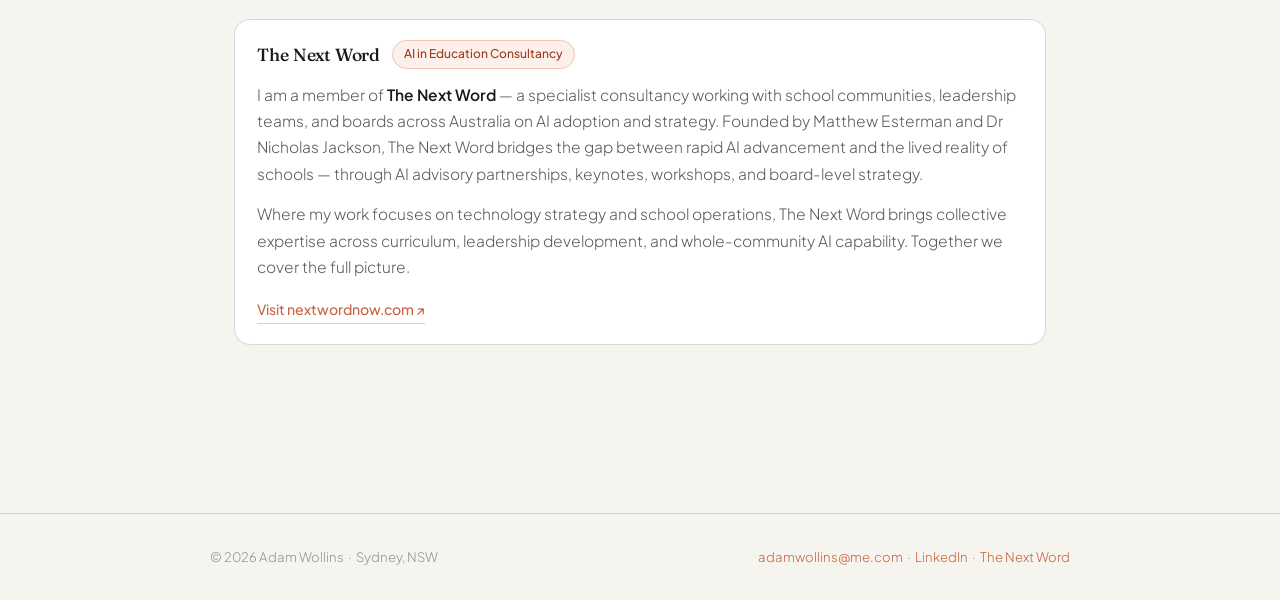
==== commit 9634c399: "Updated TNW info" ====
--- a/index.html
+++ b/index.html
@@ -420,6 +420,23 @@
     </div>
   </section>
 
+
+  <!-- ── THE NEXT WORD ── -->
+  <section class="fade-up">
+    <div class="section-label">Also working with</div>
+    <div class="card" style="display: flex; align-items: flex-start; gap: 1.5rem; flex-wrap: wrap;">
+      <div style="flex: 1; min-width: 260px;">
+        <div style="display: flex; align-items: center; gap: 0.75rem; margin-bottom: 0.75rem;">
+          <div style="font-family: var(--font-display); font-size: 1.1rem; font-weight: 500; color: var(--text); letter-spacing: -0.01em;">The Next Word</div>
+          <span class="tag accent">AI in Education Consultancy</span>
+        </div>
+        <p>I am a member of <strong>The Next Word</strong> — a specialist consultancy working with school communities, leadership teams, and boards across Australia on AI adoption and strategy. Founded by Matthew Esterman and Dr Nicholas Jackson, The Next Word bridges the gap between rapid AI advancement and the lived reality of schools — through AI advisory partnerships, keynotes, workshops, and board-level strategy.</p>
+        <p>Where my work focuses on technology strategy and school operations, The Next Word brings collective expertise across curriculum, leadership development, and whole-community AI capability. Together we cover the full picture.</p>
+        <a href="https://www.nextwordnow.com" target="_blank" rel="noopener" style="display: inline-flex; align-items: center; gap: 0.35rem; font-size: 0.88rem; font-weight: 500; color: var(--accent); text-decoration: none; border-bottom: 1px solid var(--accent-bdr); padding-bottom: 1px;">Visit nextwordnow.com ↗</a>
+      </div>
+    </div>
+  </section>
+
 </div><!-- /page -->
 
 <!-- ── FOOTER ── -->
@@ -431,7 +448,7 @@
       &nbsp;·&nbsp;
       <a href="https://www.linkedin.com/in/adamwollins" target="_blank" rel="noopener">LinkedIn</a>
       &nbsp;·&nbsp;
-      <a href="https://thenextword.com.au" target="_blank" rel="noopener">The Next Word</a>
+      <a href="https://www.nextwordnow.com" target="_blank" rel="noopener">The Next Word</a>
     </span>
   </div>
 </footer>
